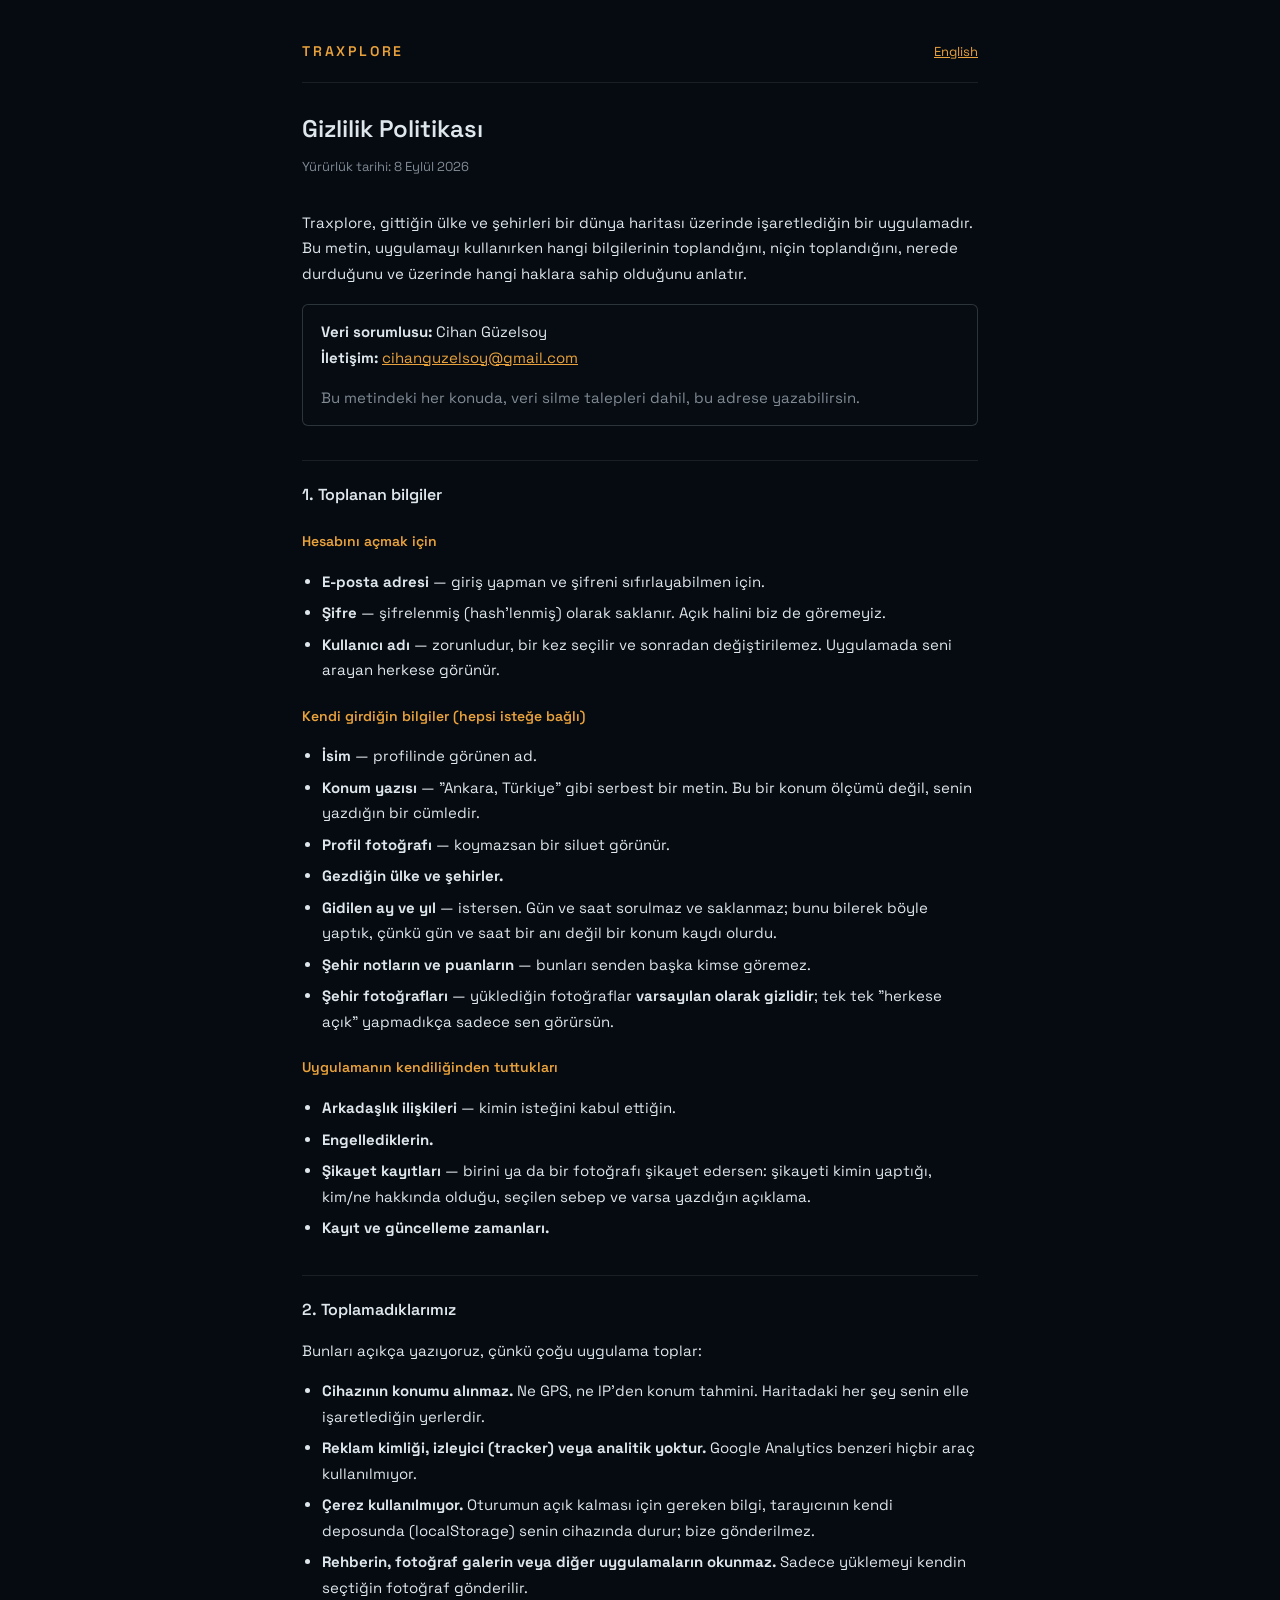
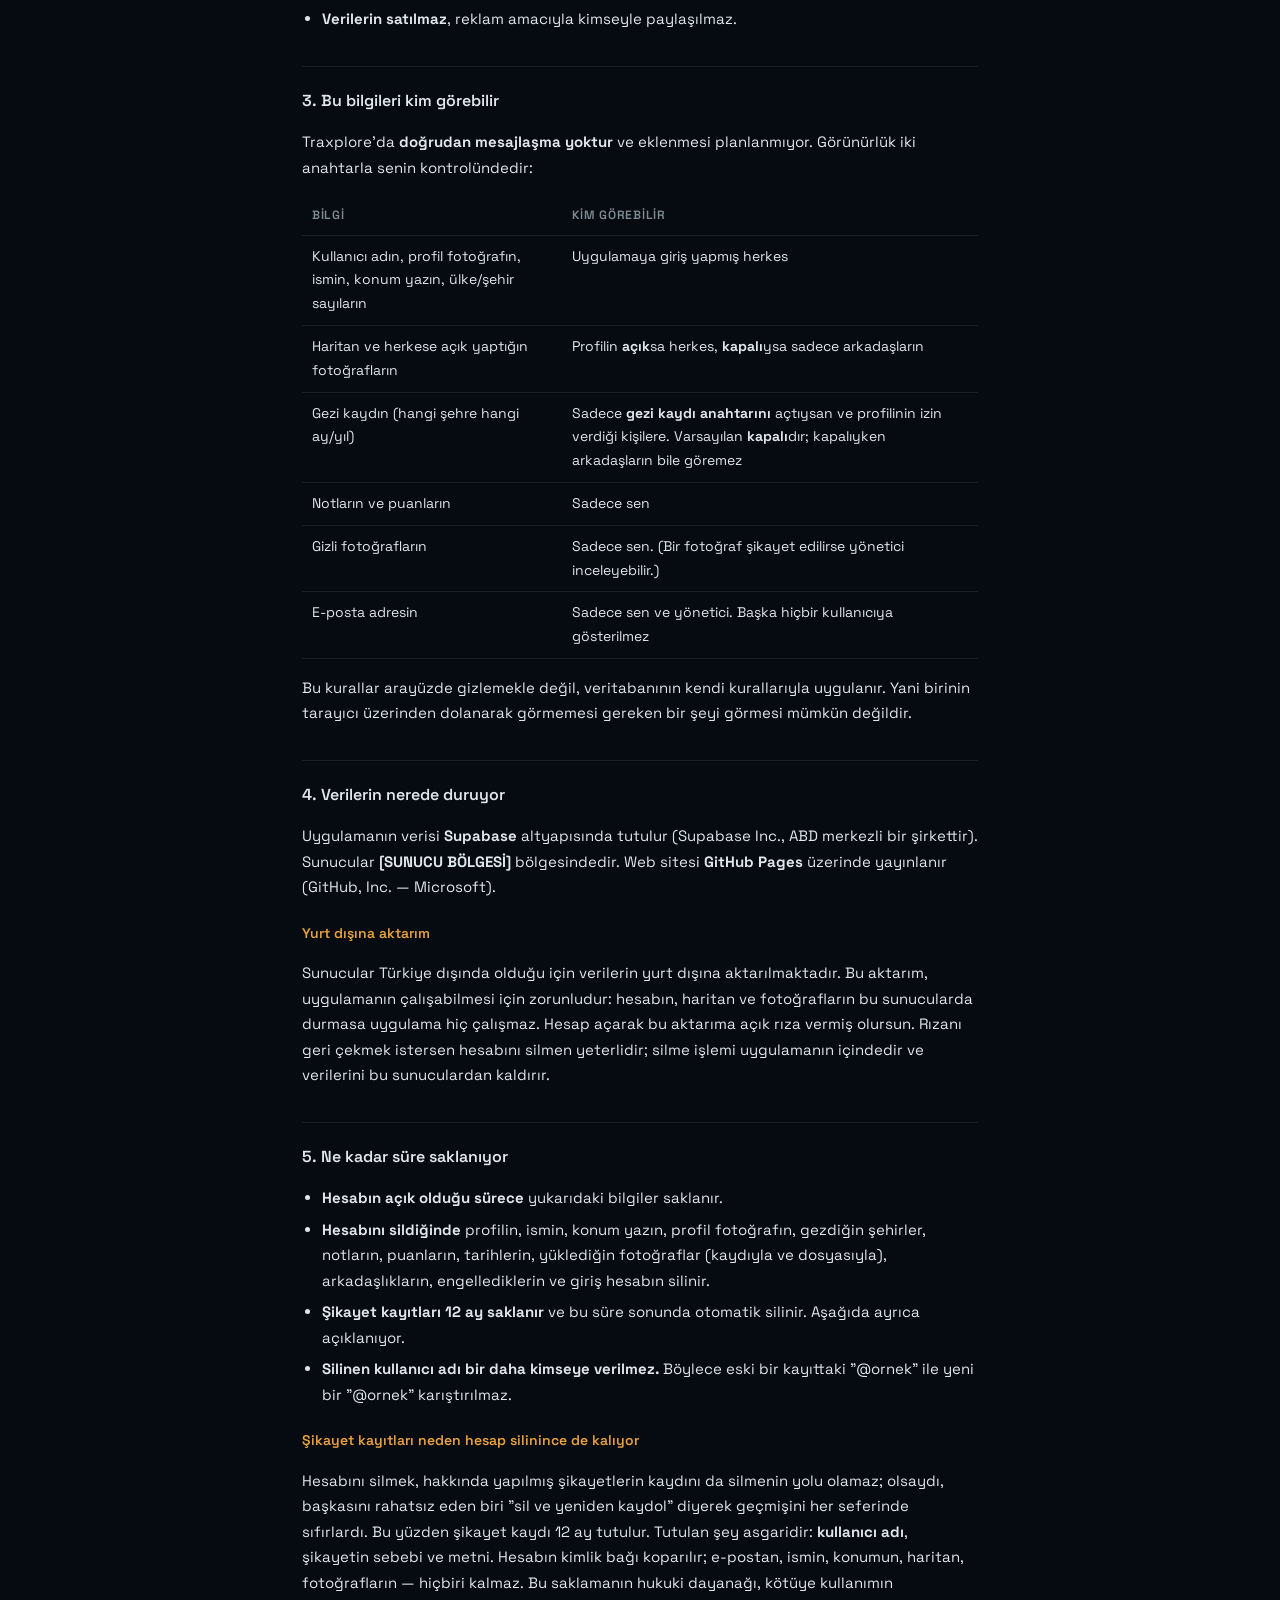
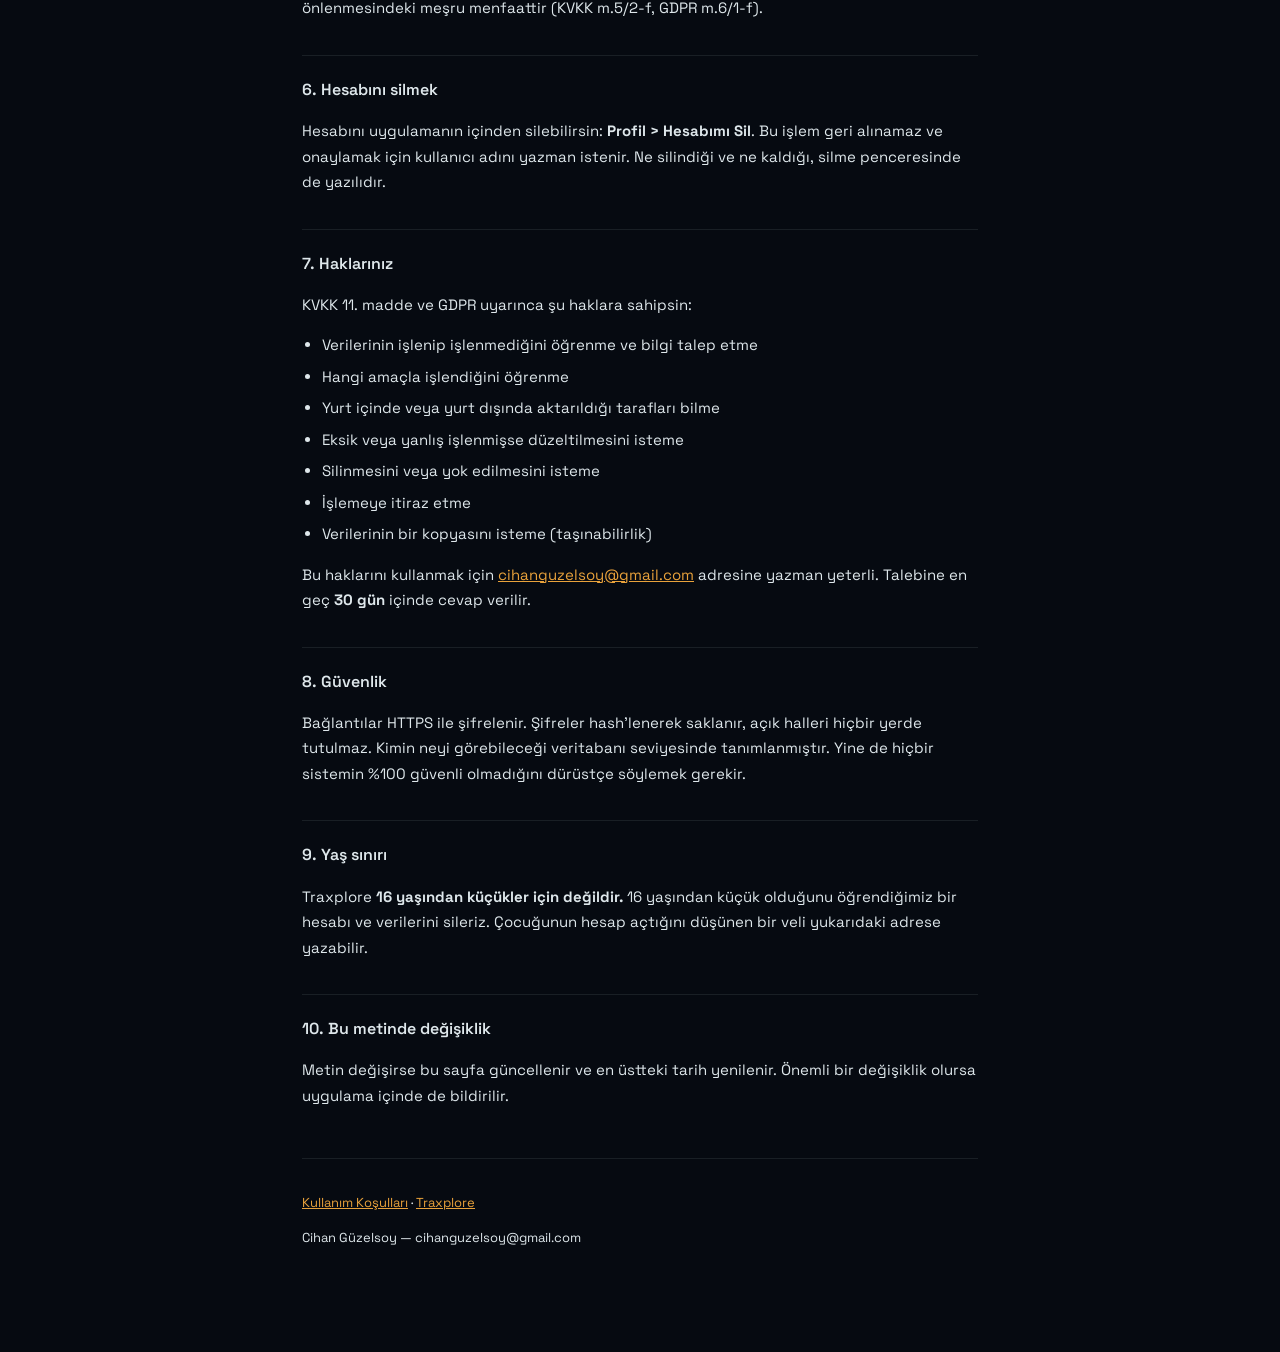
==== gizlilik.html @ 9e84e6ab "Add files via upload" ====
<!DOCTYPE html>
<html lang="tr">
<head>
<meta charset="UTF-8">
<meta name="viewport" content="width=device-width, initial-scale=1.0">
<title>Traxplore — Gizlilik Politikası</title>
<link rel="preconnect" href="https://fonts.googleapis.com">
<link rel="preconnect" href="https://fonts.gstatic.com" crossorigin>
<link href="https://fonts.googleapis.com/css2?family=Space+Grotesk:wght@400;500;600;700&display=swap" rel="stylesheet">
<style>
:root {
    --zemin: #060a11; --yuzey: rgba(9,13,19,0.86);
    --kil: rgba(190,212,218,0.10); --kil-guclu: rgba(190,212,218,0.20);
    --yazi: #DEE7EB; --yazi-soluk: #808B94; --kehribar: #E9A23B;
    color-scheme: dark;
}
* { box-sizing: border-box; }
body {
    margin: 0; background: var(--zemin); color: var(--yazi);
    font-family: "Space Grotesk", -apple-system, "Segoe UI", sans-serif;
    font-size: 15px; line-height: 1.7;
}
.sayfa { max-width: 720px; margin: 0 auto; padding: 40px 22px 90px; }
.ust { display: flex; align-items: baseline; gap: 16px; flex-wrap: wrap;
       border-bottom: 1px solid var(--kil); padding-bottom: 18px; margin-bottom: 26px; }
.marka { font-size: 14px; letter-spacing: 0.2em; color: var(--kehribar);
         font-weight: 600; text-decoration: none; }
.diller { margin-left: auto; font-size: 13px; }
a { color: var(--kehribar); }
a:hover { color: #F3BE73; }
h1 { font-size: 24px; font-weight: 600; margin: 0 0 6px; }
.tarih { color: var(--yazi-soluk); font-size: 13px; margin: 0 0 32px; }
h2 { font-size: 16px; font-weight: 600; margin: 34px 0 10px;
     padding-top: 20px; border-top: 1px solid var(--kil); }
h3 { font-size: 14px; font-weight: 600; margin: 22px 0 6px; color: var(--kehribar); }
p, li { color: var(--yazi); }
ul { padding-left: 20px; }
li { margin: 6px 0; }
.soluk { color: var(--yazi-soluk); }
.kutu { border: 1px solid var(--kil-guclu); border-radius: 6px;
        background: var(--yuzey); padding: 14px 18px; margin: 18px 0; }
.kutu p:first-child { margin-top: 0; }
.kutu p:last-child { margin-bottom: 0; }
table { border-collapse: collapse; width: 100%; margin: 16px 0; font-size: 14px; }
th, td { text-align: left; padding: 9px 10px; border-bottom: 1px solid var(--kil);
         vertical-align: top; }
th { color: var(--yazi-soluk); font-weight: 600; font-size: 12px;
     letter-spacing: 0.06em; text-transform: uppercase; }
.alt { margin-top: 50px; padding-top: 20px; border-top: 1px solid var(--kil);
       color: var(--yazi-soluk); font-size: 13px; }
</style>
</head>
<body>
<div class="sayfa">
    <div class="ust">
        <a class="marka" href="./">TRAXPLORE</a>
        <span class="diller"><a href="privacy.html">English</a></span>
    </div>
    <h1>Gizlilik Politikası</h1>
    <p class="tarih">Yürürlük tarihi: 8 Eylül 2026</p>

    <p>Traxplore, gittiğin ülke ve şehirleri bir dünya haritası üzerinde
    işaretlediğin bir uygulamadır. Bu metin, uygulamayı kullanırken hangi
    bilgilerinin toplandığını, niçin toplandığını, nerede durduğunu ve
    üzerinde hangi haklara sahip olduğunu anlatır.</p>

    <div class="kutu">
        <p><b>Veri sorumlusu:</b> Cihan Güzelsoy<br>
        <b>İletişim:</b> <a href="mailto:cihanguzelsoy@gmail.com">cihanguzelsoy@gmail.com</a></p>
        <p class="soluk">Bu metindeki her konuda, veri silme talepleri dahil,
        bu adrese yazabilirsin.</p>
    </div>

    <h2>1. Toplanan bilgiler</h2>

    <h3>Hesabını açmak için</h3>
    <ul>
        <li><b>E-posta adresi</b> — giriş yapman ve şifreni sıfırlayabilmen için.</li>
        <li><b>Şifre</b> — şifrelenmiş (hash'lenmiş) olarak saklanır. Açık halini
        biz de göremeyiz.</li>
        <li><b>Kullanıcı adı</b> — zorunludur, bir kez seçilir ve sonradan
        değiştirilemez. Uygulamada seni arayan herkese görünür.</li>
    </ul>

    <h3>Kendi girdiğin bilgiler (hepsi isteğe bağlı)</h3>
    <ul>
        <li><b>İsim</b> — profilinde görünen ad.</li>
        <li><b>Konum yazısı</b> — "Ankara, Türkiye" gibi serbest bir metin.
        Bu bir konum ölçümü değil, senin yazdığın bir cümledir.</li>
        <li><b>Profil fotoğrafı</b> — koymazsan bir siluet görünür.</li>
        <li><b>Gezdiğin ülke ve şehirler.</b></li>
        <li><b>Gidilen ay ve yıl</b> — istersen. Gün ve saat sorulmaz ve
        saklanmaz; bunu bilerek böyle yaptık, çünkü gün ve saat bir anı
        değil bir konum kaydı olurdu.</li>
        <li><b>Şehir notların ve puanların</b> — bunları senden başka kimse
        göremez.</li>
        <li><b>Şehir fotoğrafları</b> — yüklediğin fotoğraflar
        <b>varsayılan olarak gizlidir</b>; tek tek "herkese açık"
        yapmadıkça sadece sen görürsün.</li>
    </ul>

    <h3>Uygulamanın kendiliğinden tuttukları</h3>
    <ul>
        <li><b>Arkadaşlık ilişkileri</b> — kimin isteğini kabul ettiğin.</li>
        <li><b>Engellediklerin.</b></li>
        <li><b>Şikayet kayıtları</b> — birini ya da bir fotoğrafı şikayet
        edersen: şikayeti kimin yaptığı, kim/ne hakkında olduğu, seçilen sebep
        ve varsa yazdığın açıklama.</li>
        <li><b>Kayıt ve güncelleme zamanları.</b></li>
    </ul>

    <h2>2. Toplamadıklarımız</h2>
    <p>Bunları açıkça yazıyoruz, çünkü çoğu uygulama toplar:</p>
    <ul>
        <li><b>Cihazının konumu alınmaz.</b> Ne GPS, ne IP'den konum tahmini.
        Haritadaki her şey senin elle işaretlediğin yerlerdir.</li>
        <li><b>Reklam kimliği, izleyici (tracker) veya analitik yoktur.</b>
        Google Analytics benzeri hiçbir araç kullanılmıyor.</li>
        <li><b>Çerez kullanılmıyor.</b> Oturumun açık kalması için gereken
        bilgi, tarayıcının kendi deposunda (localStorage) senin cihazında durur;
        bize gönderilmez.</li>
        <li><b>Rehberin, fotoğraf galerin veya diğer uygulamaların
        okunmaz.</b> Sadece yüklemeyi kendin seçtiğin fotoğraf gönderilir.</li>
        <li><b>Verilerin satılmaz</b>, reklam amacıyla kimseyle paylaşılmaz.</li>
    </ul>

    <h2>3. Bu bilgileri kim görebilir</h2>
    <p>Traxplore'da <b>doğrudan mesajlaşma yoktur</b> ve eklenmesi
    planlanmıyor. Görünürlük iki anahtarla senin kontrolündedir:</p>
    <table>
        <tr><th>Bilgi</th><th>Kim görebilir</th></tr>
        <tr><td>Kullanıcı adın, profil fotoğrafın, ismin, konum yazın,
                ülke/şehir sayıların</td>
            <td>Uygulamaya giriş yapmış herkes</td></tr>
        <tr><td>Haritan ve herkese açık yaptığın fotoğrafların</td>
            <td>Profilin <b>açık</b>sa herkes, <b>kapalı</b>ysa sadece
                arkadaşların</td></tr>
        <tr><td>Gezi kaydın (hangi şehre hangi ay/yıl)</td>
            <td>Sadece <b>gezi kaydı anahtarını</b> açtıysan ve profilinin
                izin verdiği kişilere. Varsayılan <b>kapalı</b>dır;
                kapalıyken arkadaşların bile göremez</td></tr>
        <tr><td>Notların ve puanların</td>
            <td>Sadece sen</td></tr>
        <tr><td>Gizli fotoğrafların</td>
            <td>Sadece sen. (Bir fotoğraf şikayet edilirse yönetici
                inceleyebilir.)</td></tr>
        <tr><td>E-posta adresin</td>
            <td>Sadece sen ve yönetici. Başka hiçbir kullanıcıya gösterilmez</td></tr>
    </table>
    <p>Bu kurallar arayüzde gizlemekle değil, veritabanının kendi
    kurallarıyla uygulanır. Yani birinin tarayıcı üzerinden dolanarak
    görmemesi gereken bir şeyi görmesi mümkün değildir.</p>

    <h2>4. Verilerin nerede duruyor</h2>
    <p>Uygulamanın verisi <b>Supabase</b> altyapısında tutulur
    (Supabase Inc., ABD merkezli bir şirkettir). Sunucular
    <b>[SUNUCU BÖLGESİ]</b> bölgesindedir. Web sitesi
    <b>GitHub Pages</b> üzerinde yayınlanır (GitHub, Inc. — Microsoft).</p>

    <h3>Yurt dışına aktarım</h3>
    <p>Sunucular Türkiye dışında olduğu için verilerin yurt dışına
    aktarılmaktadır. Bu aktarım, uygulamanın çalışabilmesi için zorunludur:
    hesabın, haritan ve fotoğrafların bu sunucularda durmasa uygulama
    hiç çalışmaz. Hesap açarak bu aktarıma açık rıza vermiş olursun.
    Rızanı geri çekmek istersen hesabını silmen yeterlidir; silme işlemi
    uygulamanın içindedir ve verilerini bu sunuculardan kaldırır.</p>

    <h2>5. Ne kadar süre saklanıyor</h2>
    <ul>
        <li><b>Hesabın açık olduğu sürece</b> yukarıdaki bilgiler saklanır.</li>
        <li><b>Hesabını sildiğinde</b> profilin, ismin, konum yazın, profil
        fotoğrafın, gezdiğin şehirler, notların, puanların, tarihlerin,
        yüklediğin fotoğraflar (kaydıyla ve dosyasıyla), arkadaşlıkların,
        engellediklerin ve giriş hesabın silinir.</li>
        <li><b>Şikayet kayıtları 12 ay saklanır</b> ve bu süre sonunda
        otomatik silinir. Aşağıda ayrıca açıklanıyor.</li>
        <li><b>Silinen kullanıcı adı bir daha kimseye verilmez.</b>
        Böylece eski bir kayıttaki "@ornek" ile yeni bir "@ornek"
        karıştırılmaz.</li>
    </ul>

    <h3>Şikayet kayıtları neden hesap silinince de kalıyor</h3>
    <p>Hesabını silmek, hakkında yapılmış şikayetlerin kaydını da silmenin
    yolu olamaz; olsaydı, başkasını rahatsız eden biri "sil ve yeniden
    kaydol" diyerek geçmişini her seferinde sıfırlardı. Bu yüzden şikayet
    kaydı 12 ay tutulur. Tutulan şey asgaridir: <b>kullanıcı adı</b>,
    şikayetin sebebi ve metni. Hesabın kimlik bağı koparılır;
    e-postan, ismin, konumun, haritan, fotoğrafların — hiçbiri kalmaz.
    Bu saklamanın hukuki dayanağı, kötüye kullanımın önlenmesindeki
    meşru menfaattir (KVKK m.5/2-f, GDPR m.6/1-f).</p>

    <h2>6. Hesabını silmek</h2>
    <p>Hesabını uygulamanın içinden silebilirsin: <b>Profil > Hesabımı Sil</b>.
    Bu işlem geri alınamaz ve onaylamak için kullanıcı adını yazman istenir.
    Ne silindiği ve ne kaldığı, silme penceresinde de yazılıdır.</p>

    <h2>7. Haklarınız</h2>
    <p>KVKK 11. madde ve GDPR uyarınca şu haklara sahipsin:</p>
    <ul>
        <li>Verilerinin işlenip işlenmediğini öğrenme ve bilgi talep etme</li>
        <li>Hangi amaçla işlendiğini öğrenme</li>
        <li>Yurt içinde veya yurt dışında aktarıldığı tarafları bilme</li>
        <li>Eksik veya yanlış işlenmişse düzeltilmesini isteme</li>
        <li>Silinmesini veya yok edilmesini isteme</li>
        <li>İşlemeye itiraz etme</li>
        <li>Verilerinin bir kopyasını isteme (taşınabilirlik)</li>
    </ul>
    <p>Bu haklarını kullanmak için
    <a href="mailto:cihanguzelsoy@gmail.com">cihanguzelsoy@gmail.com</a>
    adresine yazman yeterli. Talebine en geç <b>30 gün</b> içinde
    cevap verilir.</p>

    <h2>8. Güvenlik</h2>
    <p>Bağlantılar HTTPS ile şifrelenir. Şifreler hash'lenerek saklanır,
    açık halleri hiçbir yerde tutulmaz. Kimin neyi görebileceği
    veritabanı seviyesinde tanımlanmıştır. Yine de hiçbir sistemin
    %100 güvenli olmadığını dürüstçe söylemek gerekir.</p>

    <h2>9. Yaş sınırı</h2>
    <p>Traxplore <b>16 yaşından küçükler için değildir.</b> 16 yaşından
    küçük olduğunu öğrendiğimiz bir hesabı ve verilerini sileriz.
    Çocuğunun hesap açtığını düşünen bir veli yukarıdaki adrese yazabilir.</p>

    <h2>10. Bu metinde değişiklik</h2>
    <p>Metin değişirse bu sayfa güncellenir ve en üstteki tarih yenilenir.
    Önemli bir değişiklik olursa uygulama içinde de bildirilir.</p>

    <div class="alt">
        <p><a href="kosullar.html">Kullanım Koşulları</a> ·
        <a href="./">Traxplore</a></p>
        <p>Cihan Güzelsoy — cihanguzelsoy@gmail.com</p>
    </div>
</div>
</body>
</html>
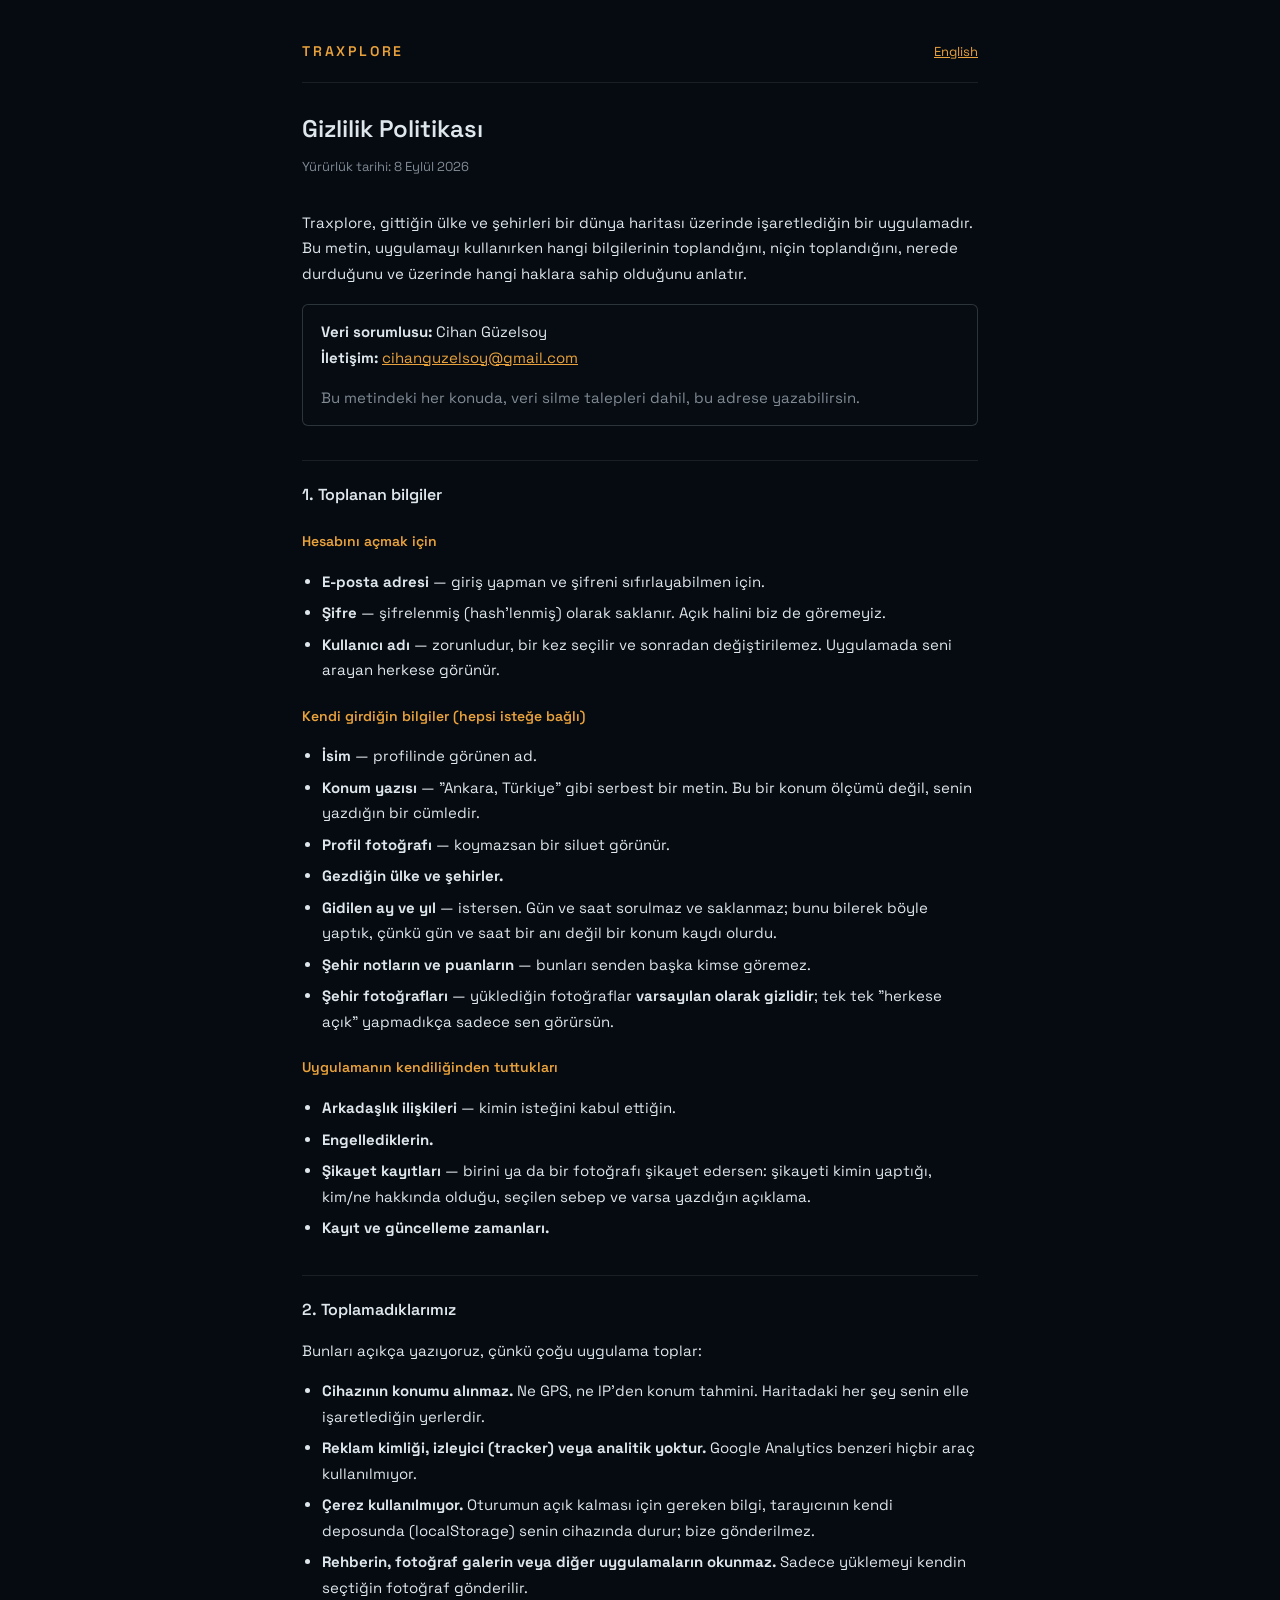
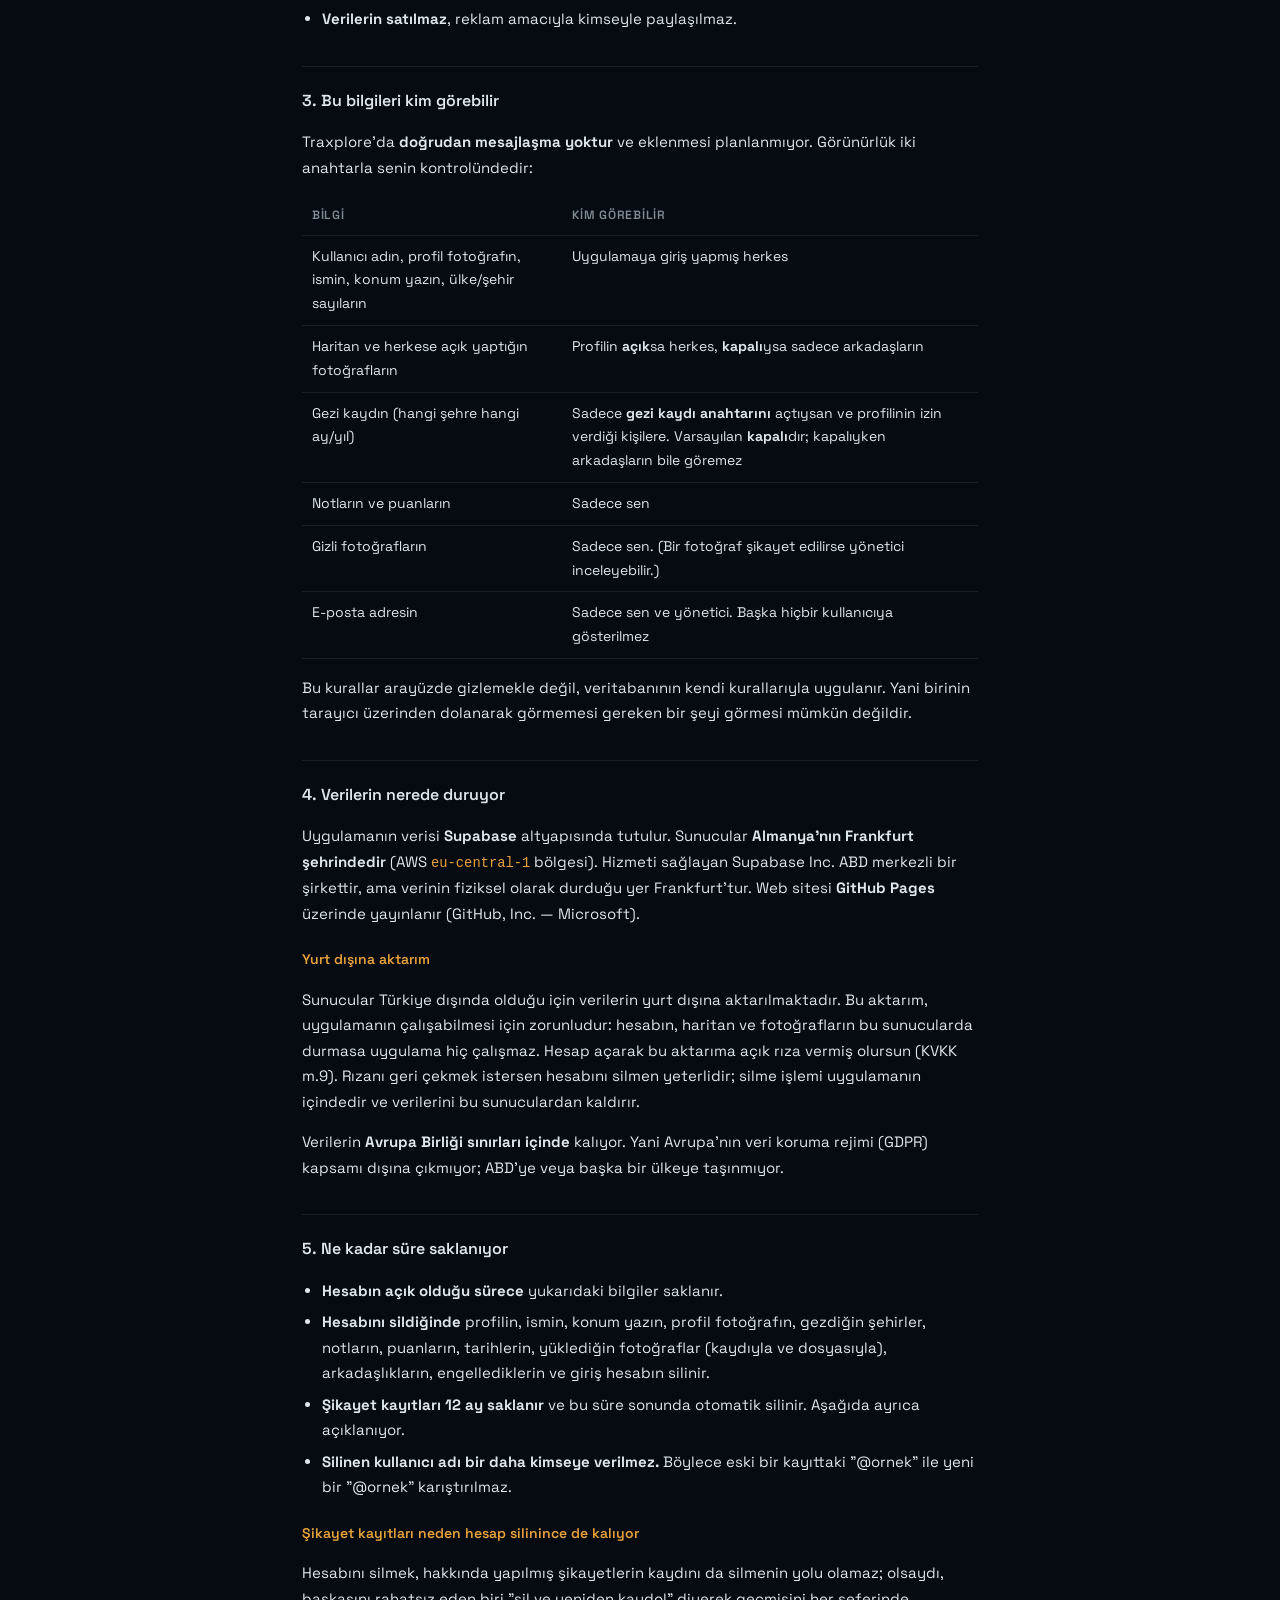
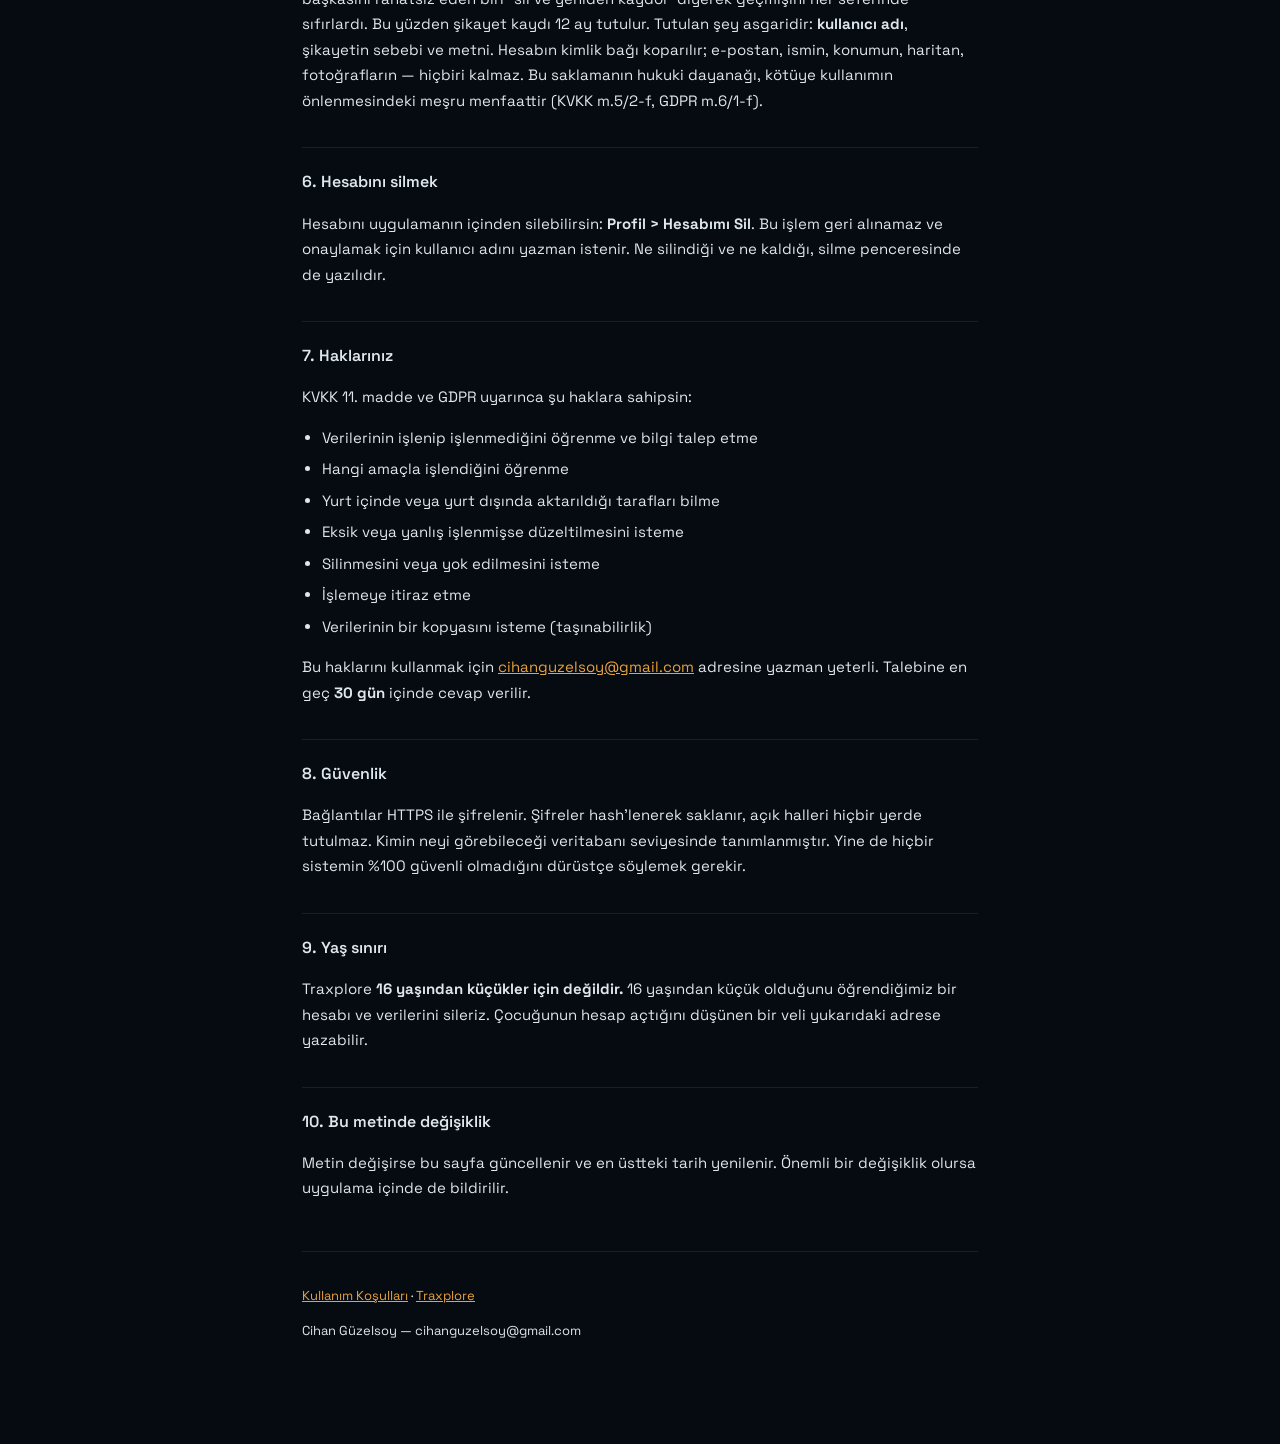
==== commit 83c80d0c: "Add files via upload" ====
--- a/gizlilik.html
+++ b/gizlilik.html
@@ -46,6 +46,8 @@
          vertical-align: top; }
 th { color: var(--yazi-soluk); font-weight: 600; font-size: 12px;
      letter-spacing: 0.06em; text-transform: uppercase; }
+code { font-family: ui-monospace, SFMono-Regular, Menlo, monospace;
+       font-size: 0.92em; color: var(--kehribar); }
 .alt { margin-top: 50px; padding-top: 20px; border-top: 1px solid var(--kil);
        color: var(--yazi-soluk); font-size: 13px; }
 </style>
@@ -152,18 +154,23 @@
     görmemesi gereken bir şeyi görmesi mümkün değildir.</p>
 
     <h2>4. Verilerin nerede duruyor</h2>
-    <p>Uygulamanın verisi <b>Supabase</b> altyapısında tutulur
-    (Supabase Inc., ABD merkezli bir şirkettir). Sunucular
-    <b>[SUNUCU BÖLGESİ]</b> bölgesindedir. Web sitesi
+    <p>Uygulamanın verisi <b>Supabase</b> altyapısında tutulur. Sunucular
+    <b>Almanya'nın Frankfurt şehrindedir</b> (AWS <code>eu-central-1</code>
+    bölgesi). Hizmeti sağlayan Supabase Inc. ABD merkezli bir şirkettir,
+    ama verinin fiziksel olarak durduğu yer Frankfurt'tur. Web sitesi
     <b>GitHub Pages</b> üzerinde yayınlanır (GitHub, Inc. — Microsoft).</p>
 
     <h3>Yurt dışına aktarım</h3>
     <p>Sunucular Türkiye dışında olduğu için verilerin yurt dışına
     aktarılmaktadır. Bu aktarım, uygulamanın çalışabilmesi için zorunludur:
     hesabın, haritan ve fotoğrafların bu sunucularda durmasa uygulama
-    hiç çalışmaz. Hesap açarak bu aktarıma açık rıza vermiş olursun.
-    Rızanı geri çekmek istersen hesabını silmen yeterlidir; silme işlemi
-    uygulamanın içindedir ve verilerini bu sunuculardan kaldırır.</p>
+    hiç çalışmaz. Hesap açarak bu aktarıma açık rıza vermiş olursun
+    (KVKK m.9). Rızanı geri çekmek istersen hesabını silmen yeterlidir;
+    silme işlemi uygulamanın içindedir ve verilerini bu sunuculardan
+    kaldırır.</p>
+    <p>Verilerin <b>Avrupa Birliği sınırları içinde</b> kalıyor. Yani
+    Avrupa'nın veri koruma rejimi (GDPR) kapsamı dışına çıkmıyor;
+    ABD'ye veya başka bir ülkeye taşınmıyor.</p>
 
     <h2>5. Ne kadar süre saklanıyor</h2>
     <ul>
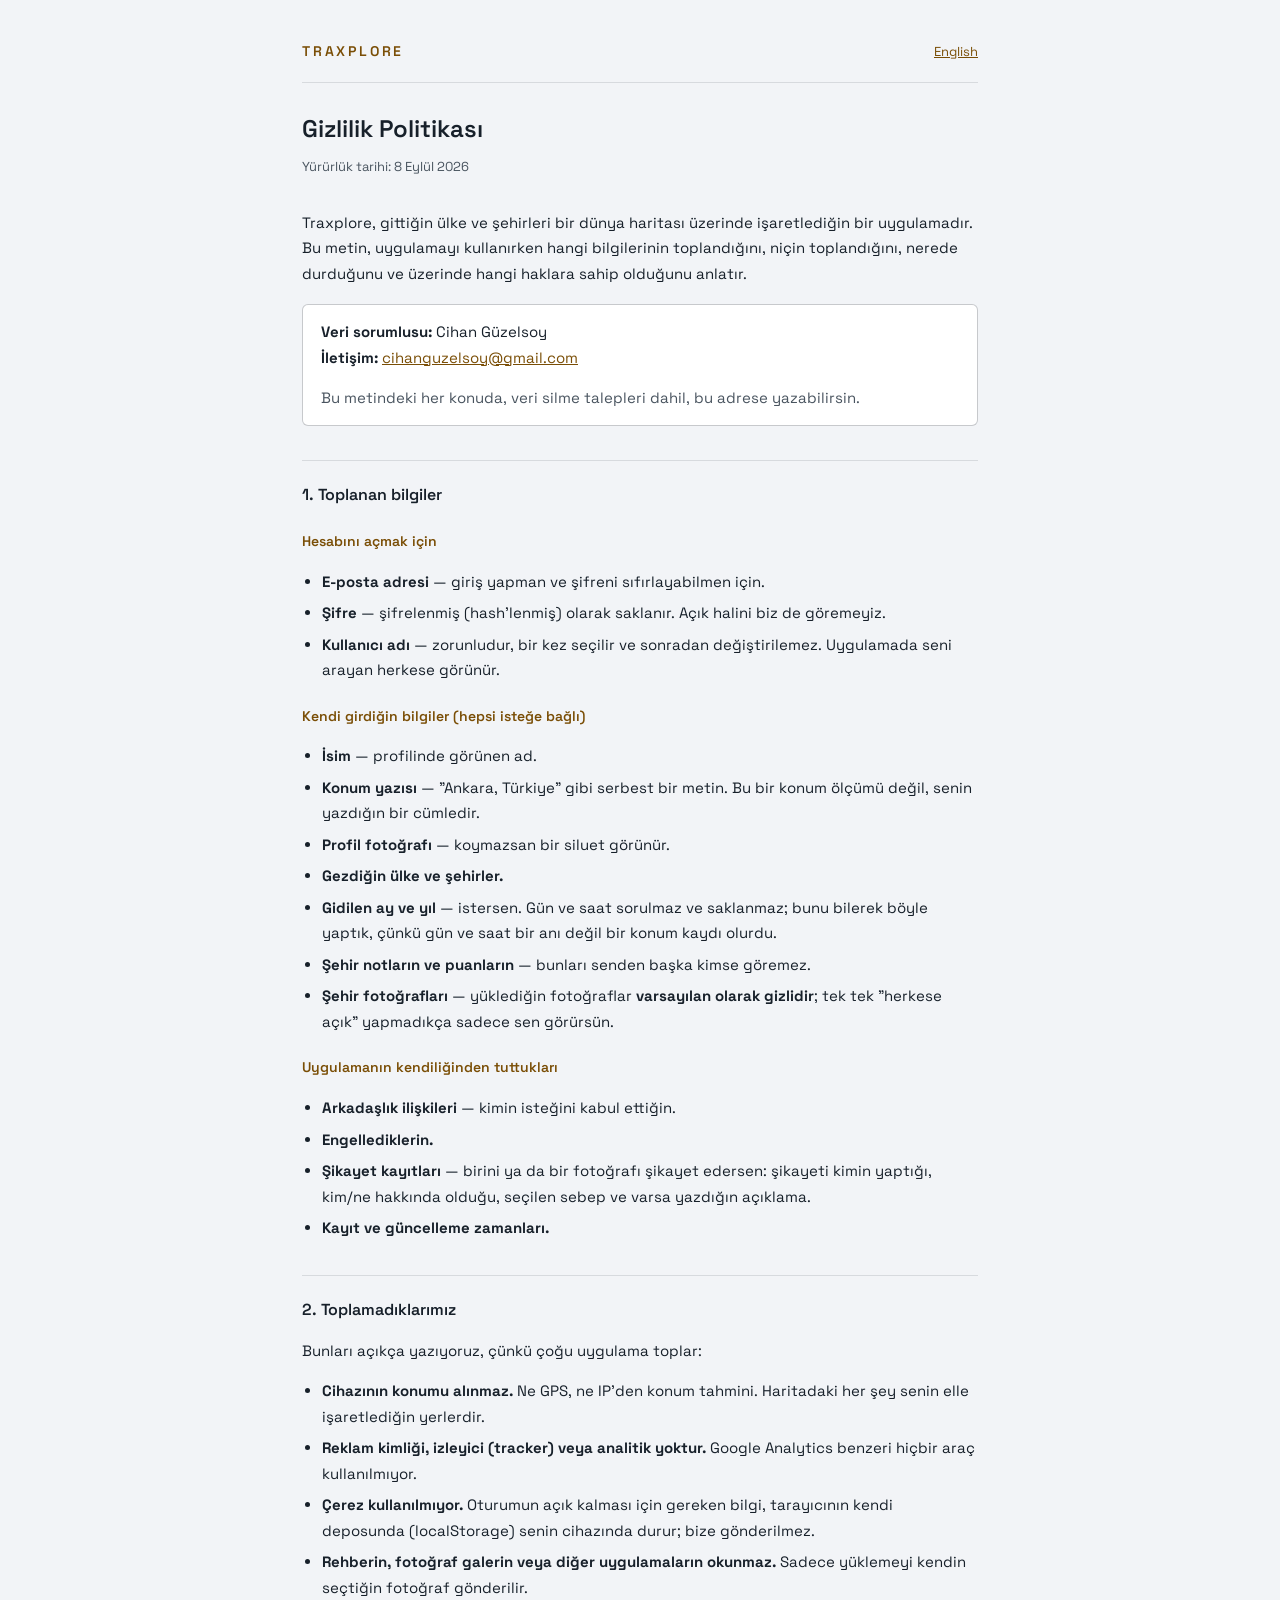
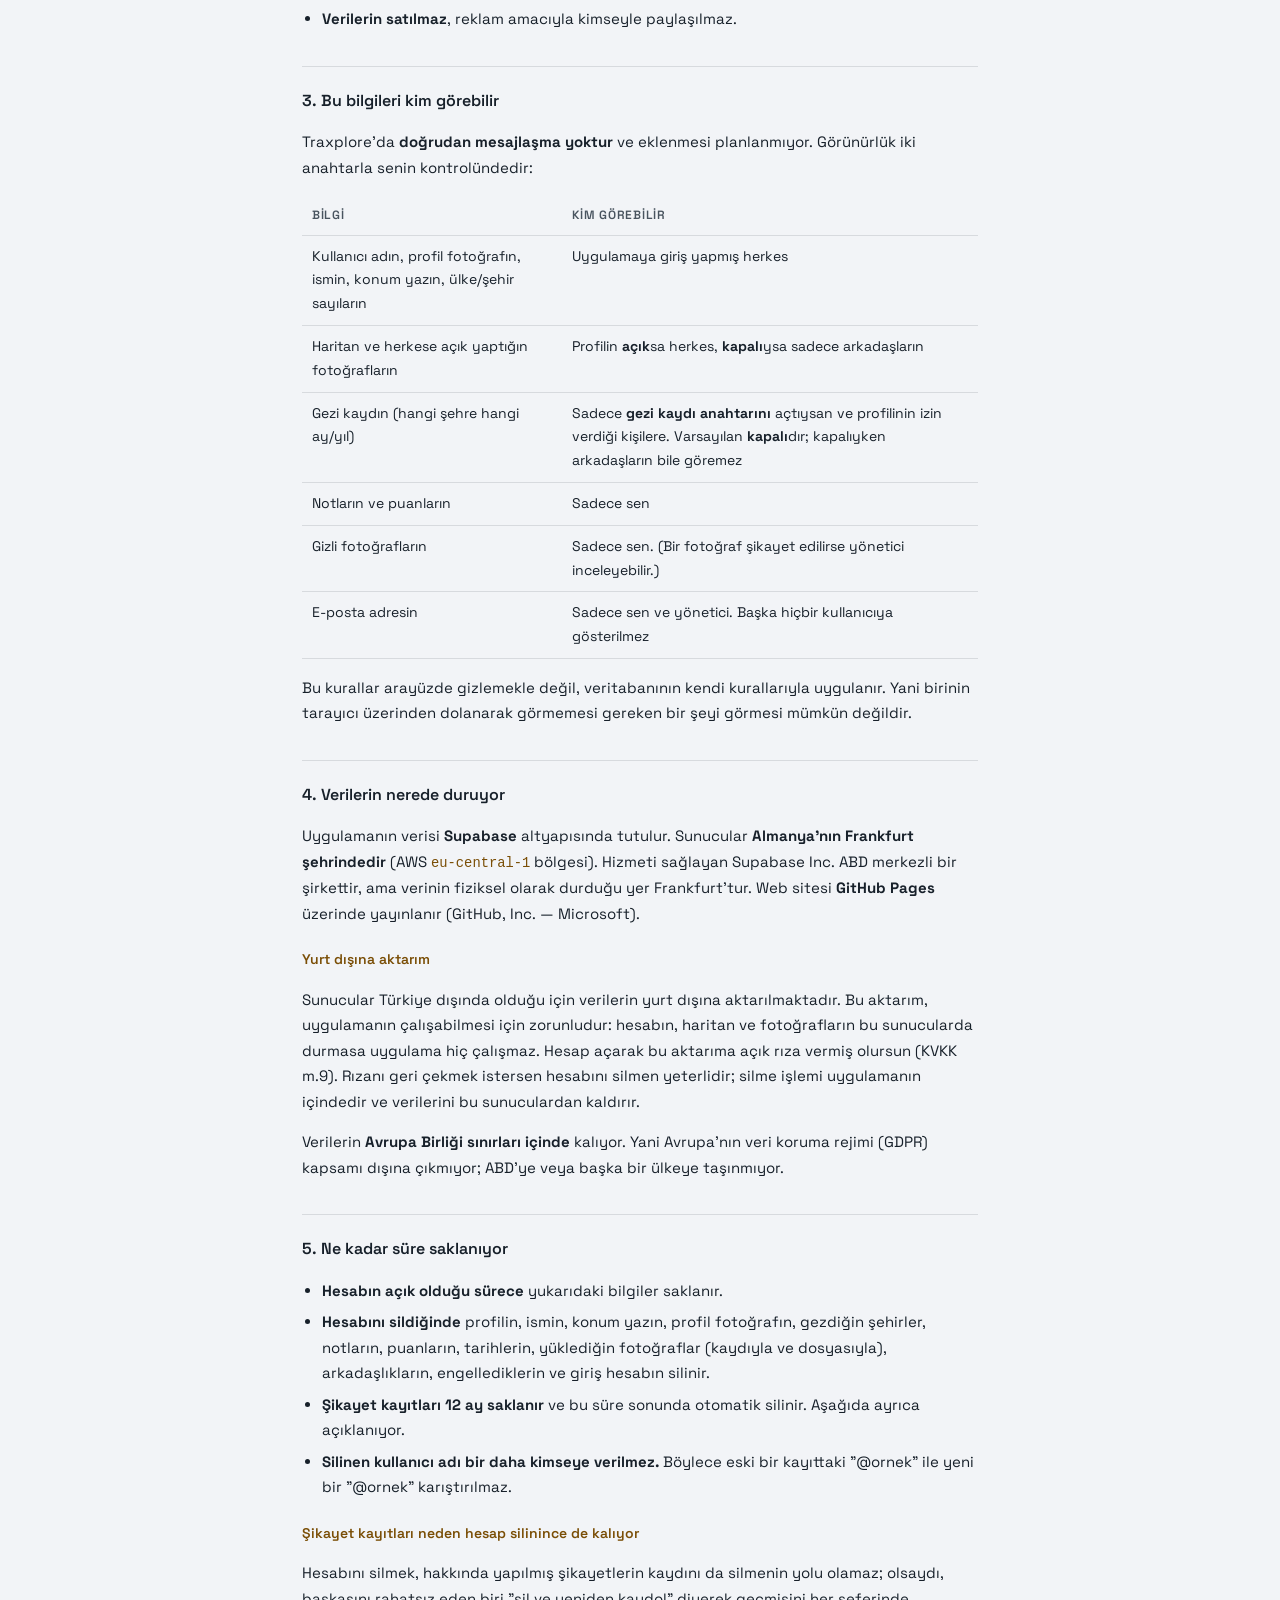
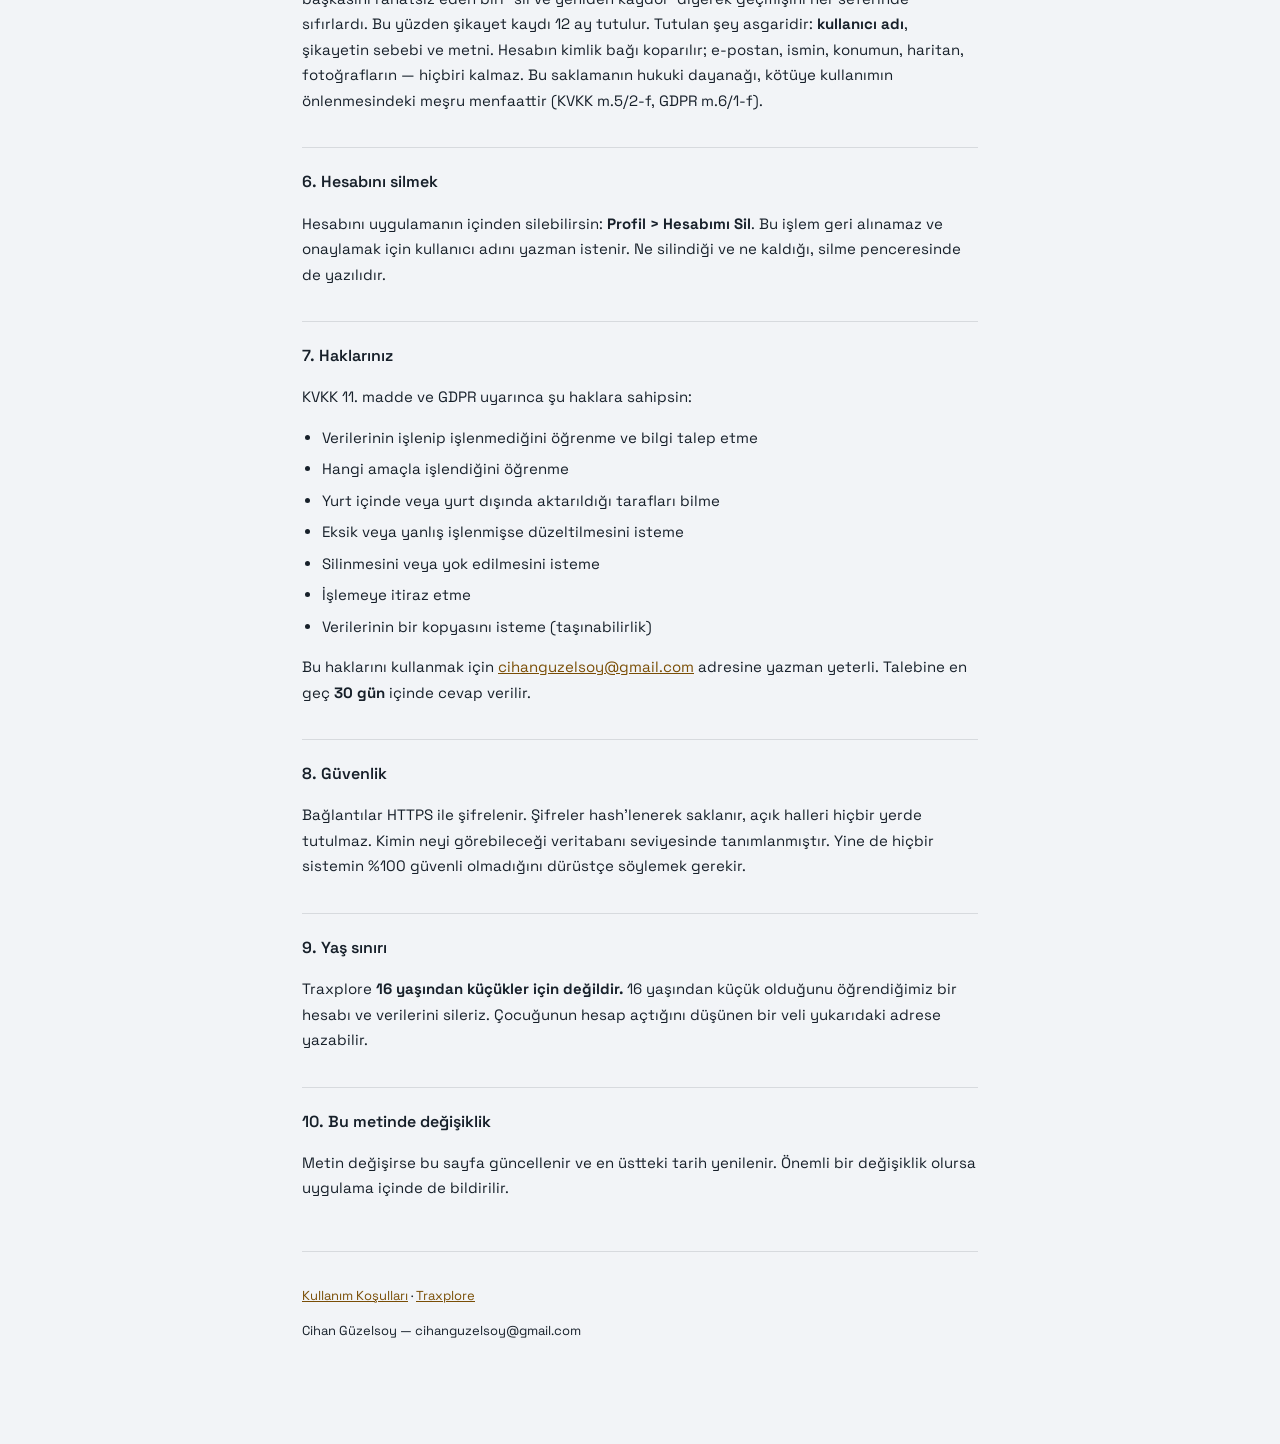
==== commit 2c9c9d88: "Add files via upload" ====
--- a/gizlilik.html
+++ b/gizlilik.html
@@ -4,6 +4,10 @@
 <meta charset="UTF-8">
 <meta name="viewport" content="width=device-width, initial-scale=1.0">
 <title>Traxplore — Gizlilik Politikası</title>
+    <meta name="description" content="Traxplore hangi verileri topluyor, nerede saklıyor ve nasıl siliyor.">
+    <meta property="og:title" content="Traxplore — Gizlilik Politikası">
+    <meta property="og:description" content="Traxplore hangi verileri topluyor, nerede saklıyor ve nasıl siliyor.">
+    <meta property="og:image" content="https://zinkfreud.github.io/traxplore/onizleme.png?v=1">
 <link rel="preconnect" href="https://fonts.googleapis.com">
 <link rel="preconnect" href="https://fonts.gstatic.com" crossorigin>
 <link href="https://fonts.googleapis.com/css2?family=Space+Grotesk:wght@400;500;600;700&display=swap" rel="stylesheet">
@@ -12,7 +16,22 @@
     --zemin: #060a11; --yuzey: rgba(9,13,19,0.86);
     --kil: rgba(190,212,218,0.10); --kil-guclu: rgba(190,212,218,0.20);
     --yazi: #DEE7EB; --yazi-soluk: #808B94; --kehribar: #E9A23B;
+    --kehribar-a: #F3BE73;
     color-scheme: dark;
+}
+
+/* Bu sayfalarda tema dugmesi yok (uygulamanin disinda da aciliyorlar),
+   o yuzden ziyaretcinin cihaz ayarina uyuyorlar. Uygulama icinde
+   acildiklarinda zaten uygulamanin temasini aliyorlar: panele sadece
+   metin aktariliyor, bu stil blogu gitmiyor. */
+@media (prefers-color-scheme: light) {
+    :root {
+        --zemin: #F2F4F7; --yuzey: rgba(255,255,255,0.95);
+        --kil: rgba(23,32,42,0.12); --kil-guclu: rgba(23,32,42,0.24);
+        --yazi: #17202A; --yazi-soluk: #49545F; --kehribar: #7A4E06;
+        --kehribar-a: #5C3A04;
+        color-scheme: light;
+    }
 }
 * { box-sizing: border-box; }
 body {
@@ -27,7 +46,7 @@
          font-weight: 600; text-decoration: none; }
 .diller { margin-left: auto; font-size: 13px; }
 a { color: var(--kehribar); }
-a:hover { color: #F3BE73; }
+a:hover { color: var(--kehribar-a); }
 h1 { font-size: 24px; font-weight: 600; margin: 0 0 6px; }
 .tarih { color: var(--yazi-soluk); font-size: 13px; margin: 0 0 32px; }
 h2 { font-size: 16px; font-weight: 600; margin: 34px 0 10px;
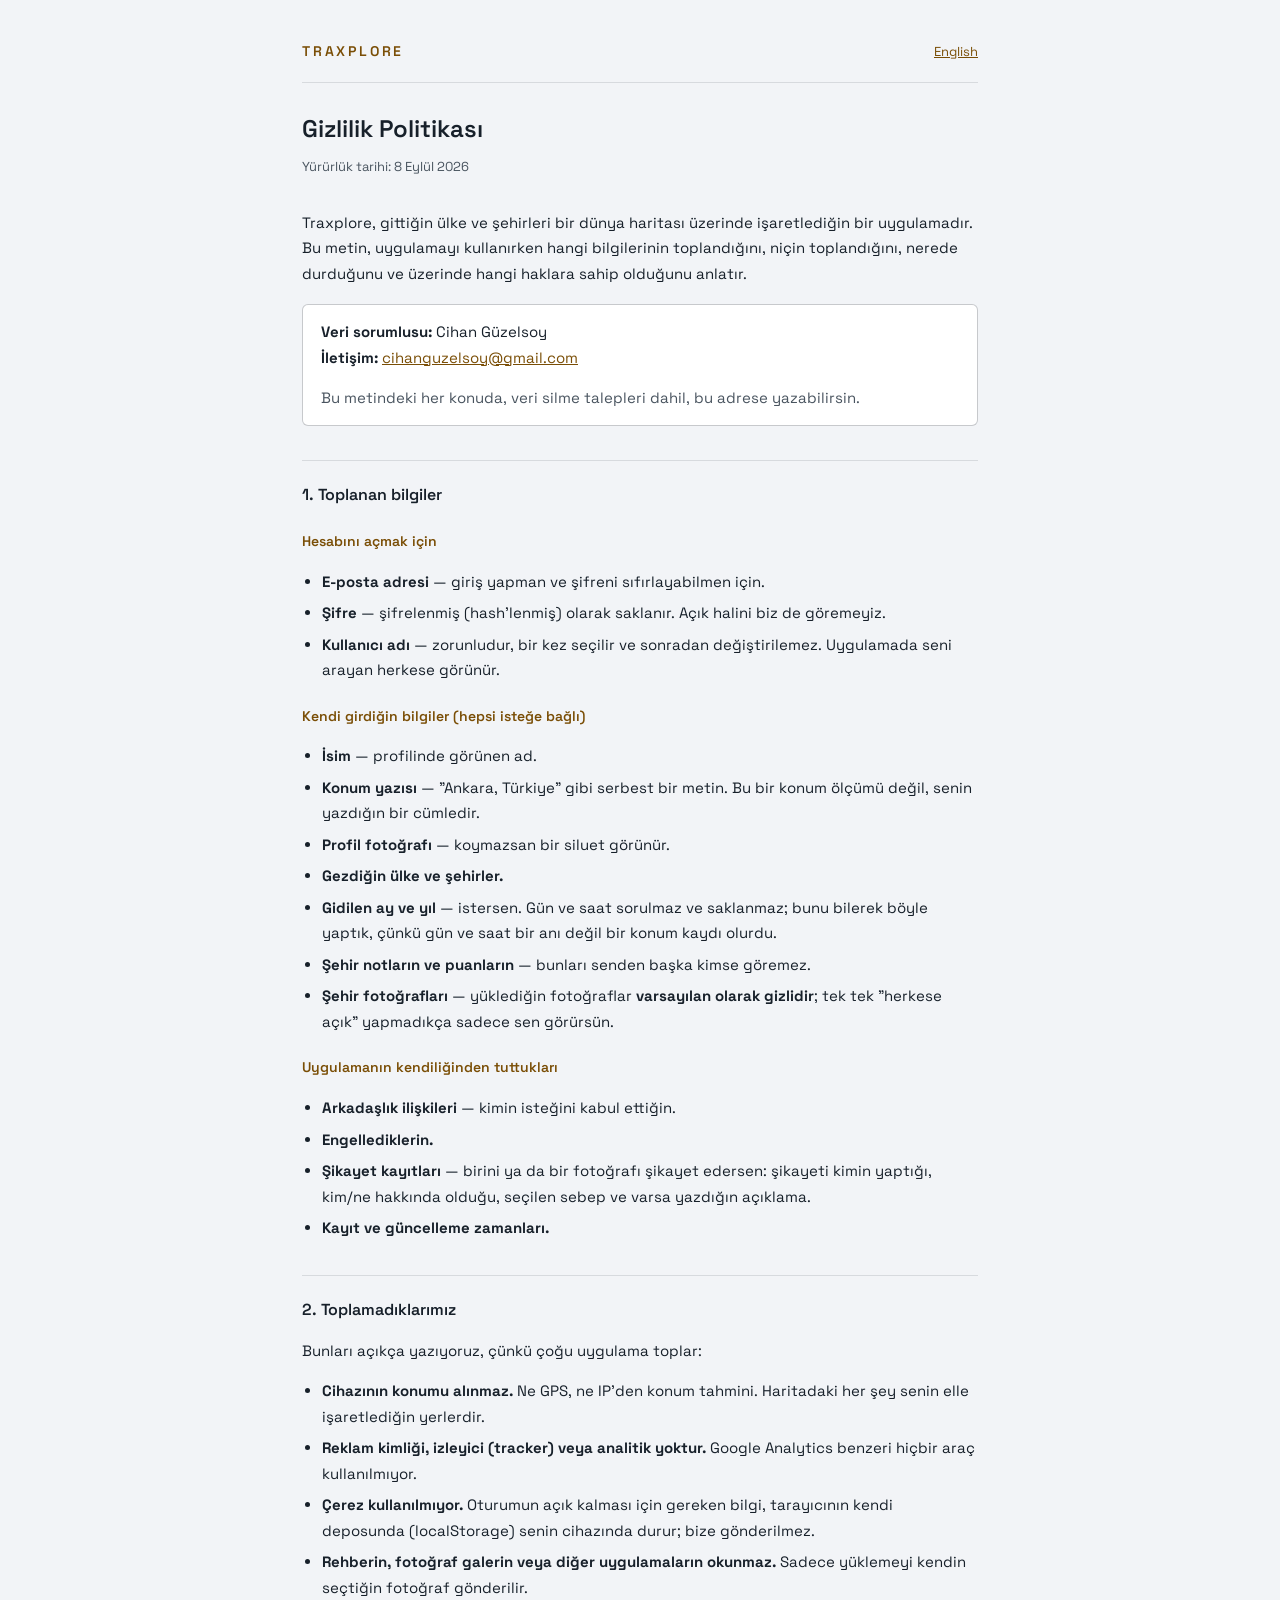
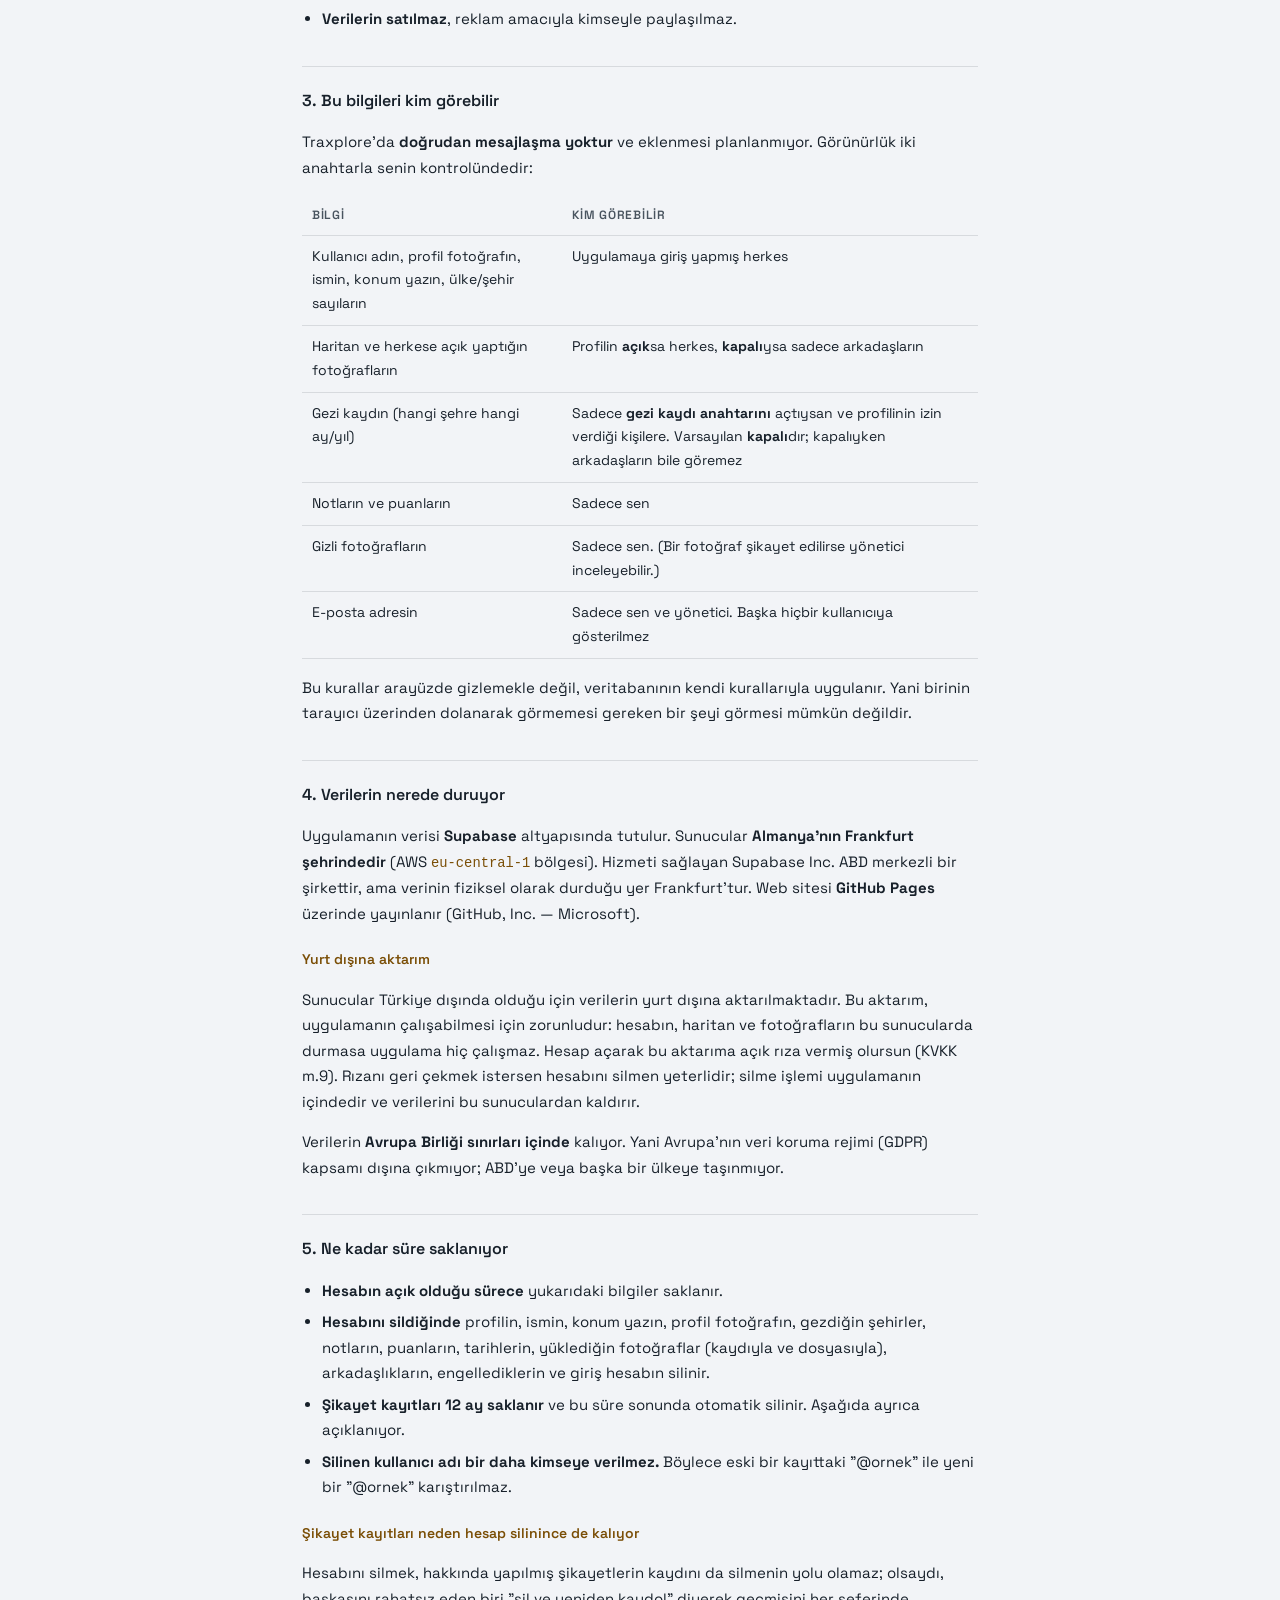
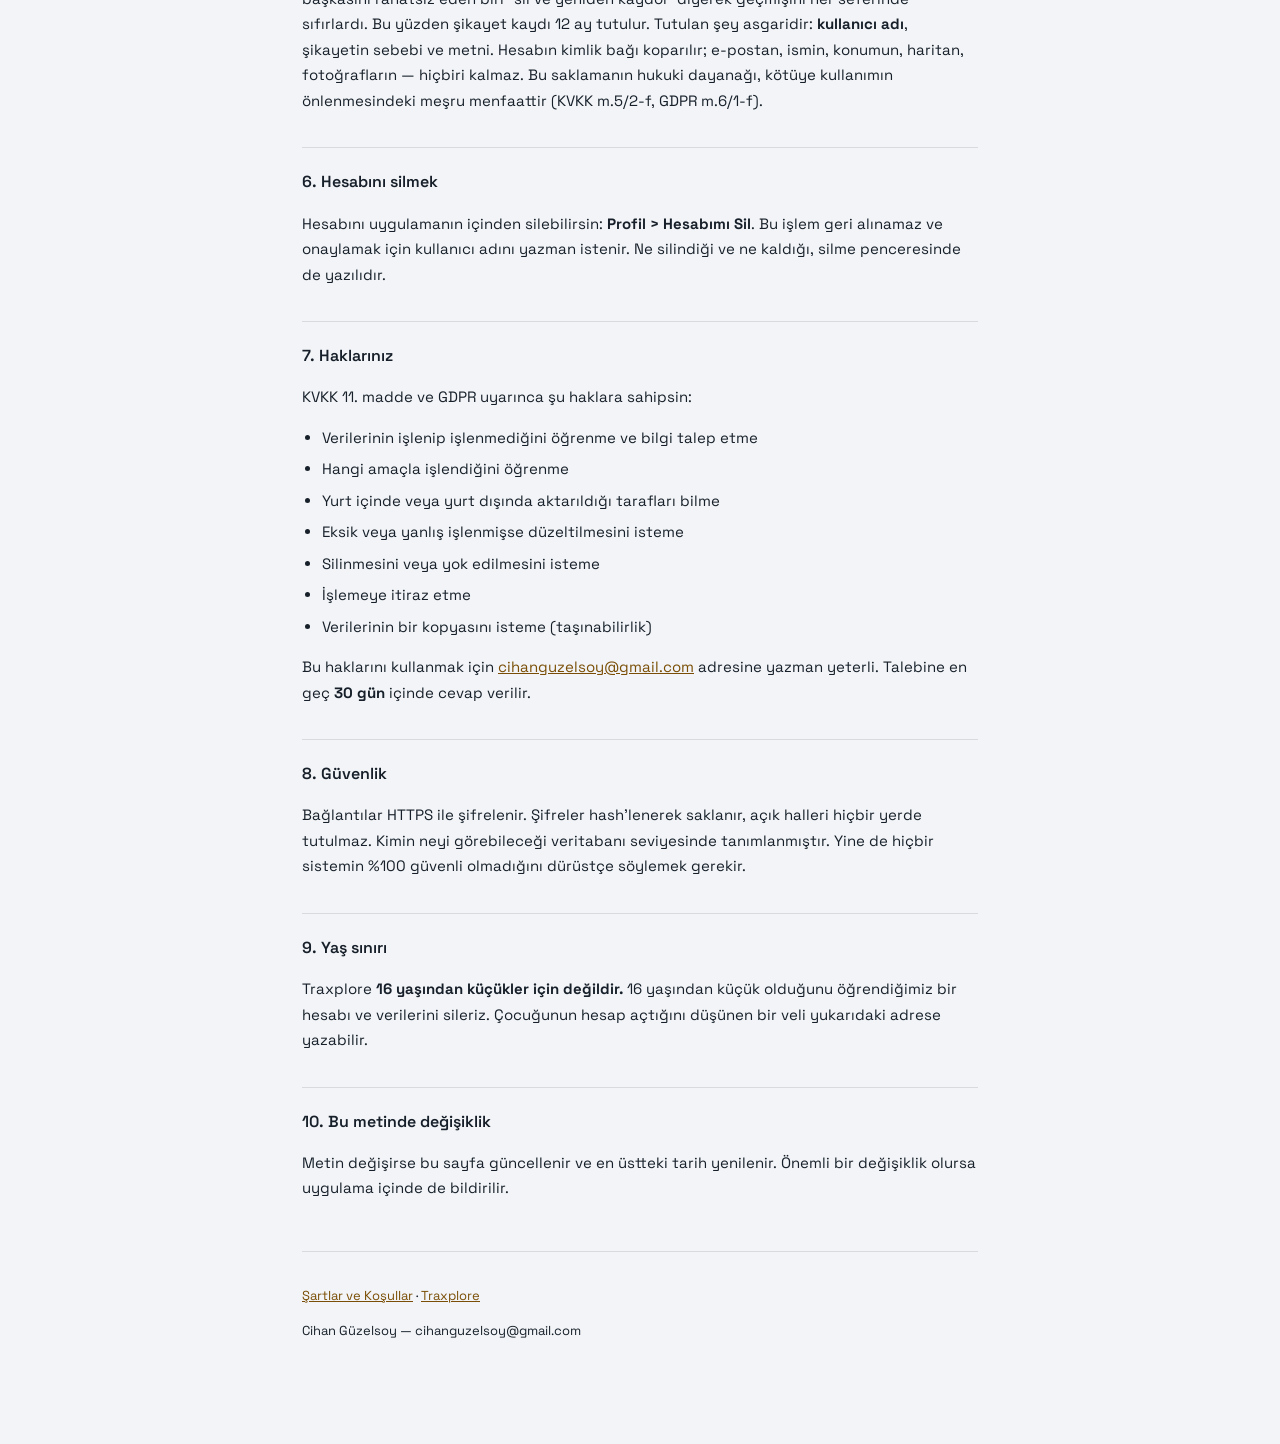
==== commit f4f895e1: "Add files via upload" ====
--- a/gizlilik.html
+++ b/gizlilik.html
@@ -7,7 +7,7 @@
     <meta name="description" content="Traxplore hangi verileri topluyor, nerede saklıyor ve nasıl siliyor.">
     <meta property="og:title" content="Traxplore — Gizlilik Politikası">
     <meta property="og:description" content="Traxplore hangi verileri topluyor, nerede saklıyor ve nasıl siliyor.">
-    <meta property="og:image" content="https://zinkfreud.github.io/traxplore/onizleme.png?v=1">
+    <meta property="og:image" content="https://traxplore.app/onizleme.png?v=1">
 <link rel="preconnect" href="https://fonts.googleapis.com">
 <link rel="preconnect" href="https://fonts.gstatic.com" crossorigin>
 <link href="https://fonts.googleapis.com/css2?family=Space+Grotesk:wght@400;500;600;700&display=swap" rel="stylesheet">
@@ -252,7 +252,7 @@
     Önemli bir değişiklik olursa uygulama içinde de bildirilir.</p>
 
     <div class="alt">
-        <p><a href="kosullar.html">Kullanım Koşulları</a> ·
+        <p><a href="kosullar.html">Şartlar ve Koşullar</a> ·
         <a href="./">Traxplore</a></p>
         <p>Cihan Güzelsoy — cihanguzelsoy@gmail.com</p>
     </div>
